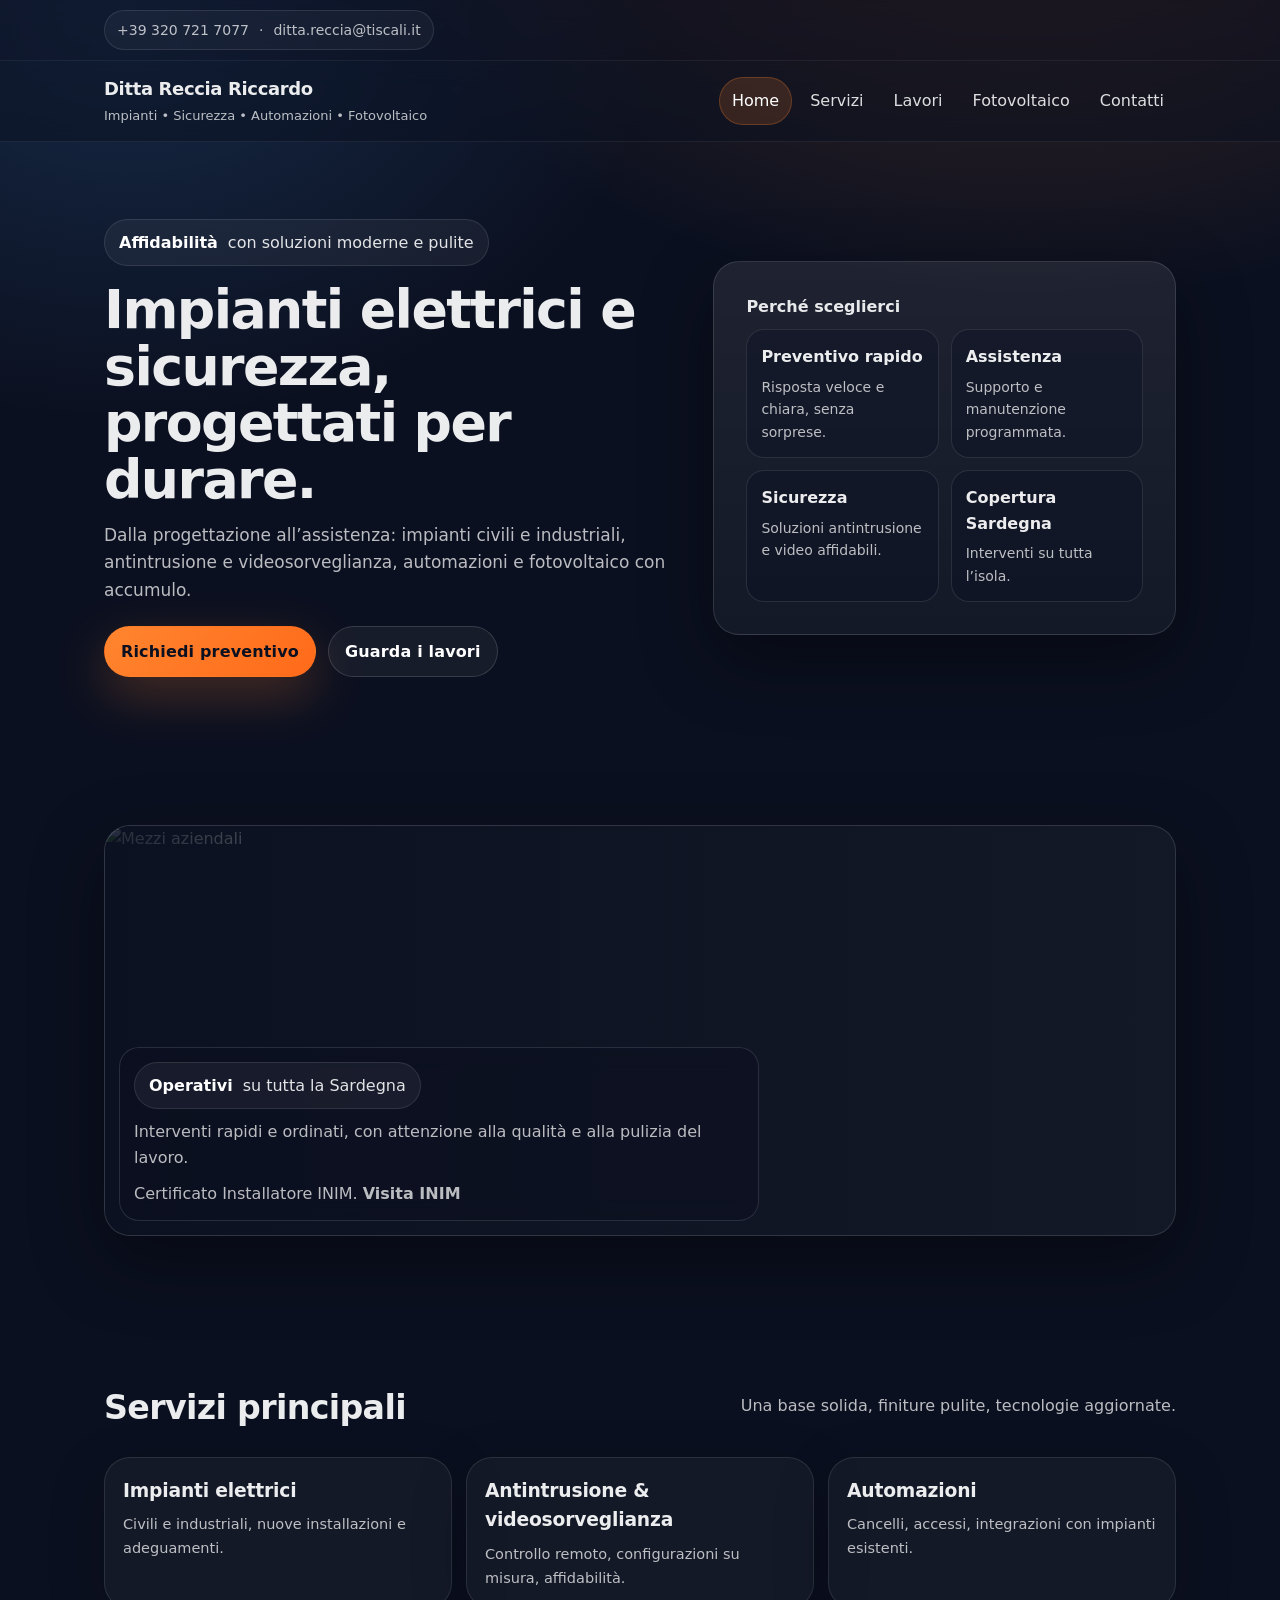
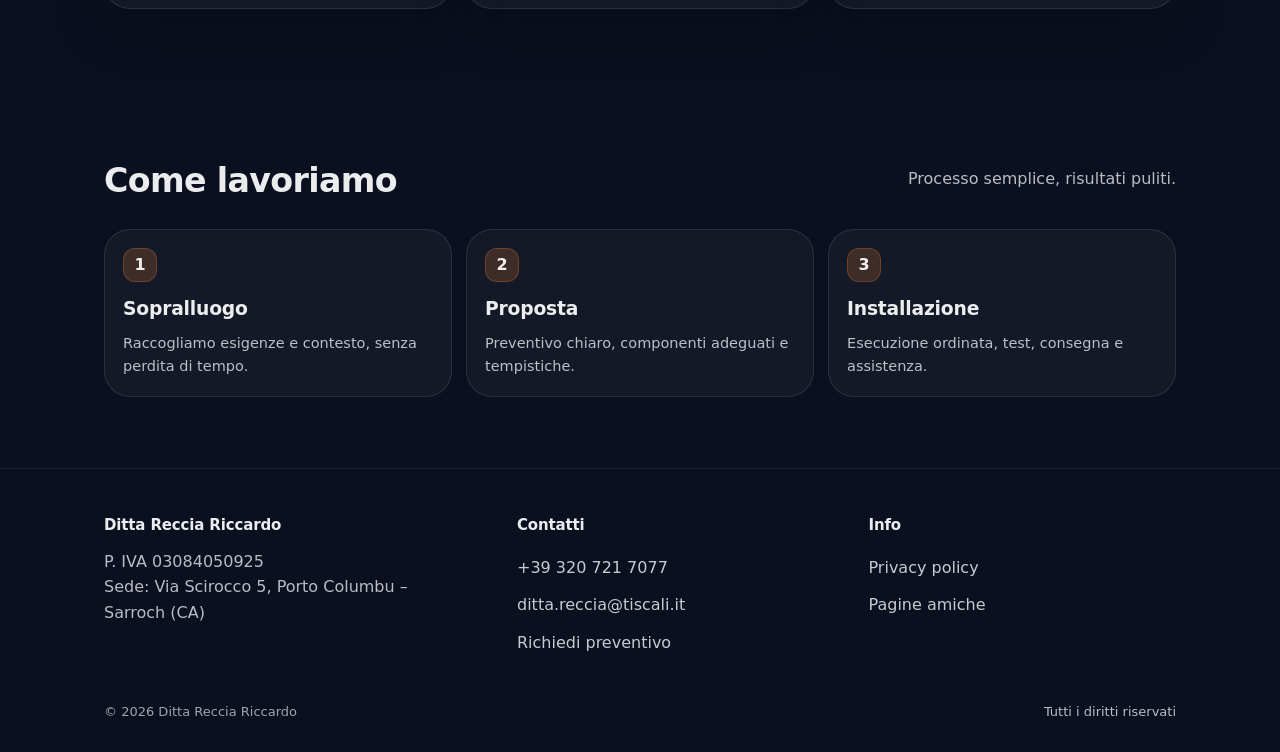
==== index.html @ 241a8b7a "first commit" ====
<!doctype html>
<html lang="it">
  <head>
    <meta charset="utf-8" />
    <meta name="viewport" content="width=device-width, initial-scale=1" />
    <meta name="description" content="Impianti elettrici, sicurezza, automazioni e fotovoltaico in Sardegna. Ditta Reccia Riccardo." />
    <title>Ditta Reccia Riccardo | Impianti elettrici e sicurezza</title>
    <link rel="stylesheet" href="assets/css/main.css" />
  </head>
  <body>
    <a class="skip-link" href="#contenuto">Salta al contenuto</a>

    <div class="topbar">
      <div class="container">
        <div class="topbar__row">
          <div class="chip">
            <a href="tel:+393207217077">+39 320 721 7077</a>
            <span aria-hidden="true">·</span>
            <a href="mailto:ditta.reccia@tiscali.it">ditta.reccia@tiscali.it</a>
          </div>
        </div>
      </div>
    </div>

    <header class="header" data-header>
      <div class="container">
        <nav class="nav" aria-label="Principale">
          <a class="brand" href="index.html" aria-label="Vai alla Home">
            <span class="brand__title">Ditta Reccia Riccardo</span>
            <span class="brand__subtitle">Impianti • Sicurezza • Automazioni • Fotovoltaico</span>
          </a>

          <button class="menu-toggle" type="button" data-menu-button aria-expanded="false" aria-controls="menu">
            Menu
          </button>

          <div class="menu" id="menu" data-menu>
            <a href="index.html" aria-current="page">Home</a>
            <a href="servizi.html">Servizi</a>
            <a href="lavori.html">Lavori</a>
            <a href="fotovoltaico.html">Fotovoltaico</a>
            <a href="contatti.html">Contatti</a>
          </div>
        </nav>
      </div>
    </header>

    <main id="contenuto">
      <section class="hero">
        <div class="container">
          <div class="hero__grid">
            <div>
              <div class="kicker"><strong>Affidabilità</strong> con soluzioni moderne e pulite</div>
              <h1 class="h1">Impianti elettrici e sicurezza, progettati per durare.</h1>
              <p class="lead">
                Dalla progettazione all’assistenza: impianti civili e industriali, antintrusione e videosorveglianza, automazioni e
                fotovoltaico con accumulo.
              </p>
              <div class="cta-row">
                <a class="btn btn-primary" href="contatti.html">Richiedi preventivo</a>
                <a class="btn btn-ghost" href="lavori.html">Guarda i lavori</a>
              </div>
            </div>

            <aside class="hero-card" data-reveal>
              <div class="hero-card__inner">
                <p class="hero-card__title">Perché sceglierci</p>
                <div class="grid-usp">
                  <div class="usp">
                    <div class="usp__k">Preventivo rapido</div>
                    <div class="usp__v">Risposta veloce e chiara, senza sorprese.</div>
                  </div>
                  <div class="usp">
                    <div class="usp__k">Assistenza</div>
                    <div class="usp__v">Supporto e manutenzione programmata.</div>
                  </div>
                  <div class="usp">
                    <div class="usp__k">Sicurezza</div>
                    <div class="usp__v">Soluzioni antintrusione e video affidabili.</div>
                  </div>
                  <div class="usp">
                    <div class="usp__k">Copertura Sardegna</div>
                    <div class="usp__v">Interventi su tutta l’isola.</div>
                  </div>
                </div>
              </div>
            </aside>
          </div>
        </div>
      </section>

      <section class="section">
        <div class="container">
          <div class="feature-media reveal" data-reveal>
            <img class="feature-media__img" src="../assets/img/auto.jpg" alt="Mezzi aziendali" loading="lazy" decoding="async" />
            <div class="feature-media__overlay" aria-hidden="true"></div>
            <div class="feature-media__text">
              <div class="kicker" style="margin:0;"><strong>Operativi</strong> su tutta la Sardegna</div>
              <p class="muted" style="margin: 10px 0 0;">
                Interventi rapidi e ordinati, con attenzione alla qualità e alla pulizia del lavoro.
              </p>
              <p class="muted" style="margin: 10px 0 0;">
                Certificato Installatore INIM. <a href="https://www.inim.biz/" target="_blank" rel="noreferrer"><strong>Visita INIM</strong></a>
              </p>
            </div>
          </div>
        </div>
      </section>

      <section class="section">
        <div class="container">
          <div class="section__head">
            <h2 class="h2">Servizi principali</h2>
            <p class="muted">Una base solida, finiture pulite, tecnologie aggiornate.</p>
          </div>

          <div class="cards">
            <article class="card reveal" data-reveal>
              <h3 class="card__title">Impianti elettrici</h3>
              <p class="card__text">Civili e industriali, nuove installazioni e adeguamenti.</p>
            </article>
            <article class="card reveal" data-reveal>
              <h3 class="card__title">Antintrusione & videosorveglianza</h3>
              <p class="card__text">Controllo remoto, configurazioni su misura, affidabilità.</p>
            </article>
            <article class="card reveal" data-reveal>
              <h3 class="card__title">Automazioni</h3>
              <p class="card__text">Cancelli, accessi, integrazioni con impianti esistenti.</p>
            </article>
          </div>
        </div>
      </section>

      <section class="section">
        <div class="container">
          <div class="section__head">
            <h2 class="h2">Come lavoriamo</h2>
            <p class="muted">Processo semplice, risultati puliti.</p>
          </div>

          <div class="steps">
            <div class="step reveal" data-reveal>
              <div class="step__n">1</div>
              <h3 class="card__title">Sopralluogo</h3>
              <p class="card__text">Raccogliamo esigenze e contesto, senza perdita di tempo.</p>
            </div>
            <div class="step reveal" data-reveal>
              <div class="step__n">2</div>
              <h3 class="card__title">Proposta</h3>
              <p class="card__text">Preventivo chiaro, componenti adeguati e tempistiche.</p>
            </div>
            <div class="step reveal" data-reveal>
              <div class="step__n">3</div>
              <h3 class="card__title">Installazione</h3>
              <p class="card__text">Esecuzione ordinata, test, consegna e assistenza.</p>
            </div>
          </div>
        </div>
      </section>
    </main>

    <footer class="footer">
      <div class="container">
        <div class="footer__grid">
          <div>
            <h3>Ditta Reccia Riccardo</h3>
            <div class="muted">P. IVA 03084050925</div>
            <div class="muted">Sede: Via Scirocco 5, Porto Columbu – Sarroch (CA)</div>
          </div>
          <div>
            <h3>Contatti</h3>
            <a href="tel:+393207217077">+39 320 721 7077</a><br />
            <a href="mailto:ditta.reccia@tiscali.it">ditta.reccia@tiscali.it</a><br />
            <a href="contatti.html">Richiedi preventivo</a>
          </div>
          <div>
            <h3>Info</h3>
            <a href="privacy.html">Privacy policy</a><br />
            <a href="pagine-amiche.html">Pagine amiche</a>
          </div>
        </div>
        <div class="footer__bottom">
          <div>© <span id="year"></span> Ditta Reccia Riccardo</div>
          <div class="muted">Tutti i diritti riservati</div>
        </div>
      </div>
    </footer>

    <button class="scrolltop" type="button" data-scrolltop aria-label="Torna su" onclick="window.scrollTo({top:0, behavior:'smooth'})">↑</button>
    <script src="assets/js/main.js"></script>
    <script>
      document.getElementById("year").textContent = String(new Date().getFullYear());
    </script>
  </body>
</html>
---- assets/css/main.css ----
/* Modern clean & premium design system */

:root{
  --font-sans: ui-sans-serif, system-ui, -apple-system, "Segoe UI", Roboto, "Helvetica Neue", Arial, "Noto Sans", "Liberation Sans", sans-serif;

  --color-bg: #0b1020;
  --color-surface: rgba(255,255,255,.06);
  --color-surface-2: rgba(255,255,255,.09);
  --color-border: rgba(255,255,255,.12);
  --color-text: rgba(255,255,255,.92);
  --color-muted: rgba(255,255,255,.72);

  --color-primary: #ff852e;
  --color-primary-2: #ffb26b;
  --color-focus: rgba(255,133,46,.35);

  --shadow-sm: 0 10px 30px rgba(0,0,0,.25);
  --shadow-md: 0 25px 70px rgba(0,0,0,.40);

  --radius-sm: 12px;
  --radius-md: 18px;
  --radius-lg: 26px;

  --space-1: 6px;
  --space-2: 10px;
  --space-3: 14px;
  --space-4: 18px;
  --space-5: 24px;
  --space-6: 32px;
  --space-7: 44px;
  --space-8: 64px;

  --container: 1120px;
}

*{ box-sizing: border-box; }
html{ scroll-behavior: smooth; }
body{
  margin:0;
  font-family: var(--font-sans);
  background: radial-gradient(1200px 900px at 80% -10%, rgba(255,133,46,.25), transparent 60%),
              radial-gradient(900px 700px at 10% 0%, rgba(74,163,255,.18), transparent 60%),
              var(--color-bg);
  color: var(--color-text);
  line-height: 1.6;
}

img{ max-width: 100%; display:block; }
a{ color: inherit; text-decoration: none; }

.container{
  max-width: var(--container);
  margin: 0 auto;
  padding: 0 var(--space-5);
}

.skip-link{
  position: absolute;
  top: 10px;
  left: 10px;
  background: #000;
  color: #fff;
  padding: 10px 12px;
  border-radius: 10px;
  transform: translateY(-200%);
  transition: transform .2s ease;
  z-index: 9999;
}
.skip-link:focus{ transform: translateY(0); outline: 2px solid var(--color-primary); }

.topbar{
  border-bottom: 1px solid rgba(255,255,255,.06);
  background: rgba(11,16,32,.55);
  backdrop-filter: blur(10px);
}
.topbar__row{
  display:flex;
  gap: var(--space-5);
  align-items:center;
  justify-content: space-between;
  padding: 10px 0;
  font-size: 14px;
  color: var(--color-muted);
  flex-wrap: wrap;
}
.chip{
  display:inline-flex;
  align-items:center;
  gap: 10px;
  padding: 8px 12px;
  border: 1px solid rgba(255,255,255,.10);
  background: rgba(255,255,255,.04);
  border-radius: 999px;
}
.chip a{ white-space: nowrap; }

@media (max-width: 520px){
  .topbar__row{
    flex-direction: column;
    align-items: stretch;
    gap: 10px;
  }
  .chip{
    justify-content: center;
    width: 100%;
  }
}

.header{
  position: sticky;
  top: 0;
  z-index: 100;
  background: rgba(11,16,32,.50);
  backdrop-filter: blur(12px);
  border-bottom: 1px solid rgba(255,255,255,.07);
}
.header.is-scrolled{
  background: rgba(11,16,32,.72);
  box-shadow: var(--shadow-sm);
}
.nav{
  display:flex;
  align-items:center;
  justify-content: space-between;
  gap: var(--space-5);
  padding: 14px 0;
}
.brand{
  display:flex;
  flex-direction: column;
  gap: 2px;
}
.brand__title{
  font-weight: 800;
  letter-spacing: -0.02em;
  font-size: 18px;
}
.brand__subtitle{
  font-size: 13px;
  color: var(--color-muted);
}

.menu{
  display:flex;
  align-items:center;
  gap: 6px;
}
.menu a{
  padding: 10px 12px;
  border-radius: 999px;
  color: rgba(255,255,255,.86);
  transition: background .2s ease, color .2s ease, transform .2s ease;
}
.menu a:hover{ background: rgba(255,255,255,.06); color:#fff; transform: translateY(-1px); }
.menu a[aria-current="page"]{
  background: rgba(255,133,46,.16);
  border: 1px solid rgba(255,133,46,.25);
  color:#fff;
}

.menu-toggle{
  display:none;
  border: 1px solid rgba(255,255,255,.14);
  background: rgba(255,255,255,.05);
  color: #fff;
  border-radius: 12px;
  padding: 10px 12px;
}

.hero{
  padding: clamp(56px, 6vw, 92px) 0;
}
.hero__grid{
  display:grid;
  grid-template-columns: 1.1fr .9fr;
  gap: var(--space-7);
  align-items: center;
}
.kicker{
  display:inline-flex;
  align-items:center;
  gap: 10px;
  color: rgba(255,255,255,.88);
  background: rgba(255,255,255,.05);
  border: 1px solid rgba(255,255,255,.10);
  padding: 10px 14px;
  border-radius: 999px;
}
.kicker strong{ color: #fff; }
.h1{
  font-size: clamp(34px, 4.2vw, 54px);
  line-height: 1.05;
  letter-spacing: -0.03em;
  margin: 16px 0 14px;
}
.lead{
  color: var(--color-muted);
  font-size: 17px;
  margin: 0 0 22px;
}

.cta-row{
  display:flex;
  gap: 12px;
  flex-wrap: wrap;
  align-items:center;
}
.btn{
  display:inline-flex;
  align-items:center;
  justify-content:center;
  gap: 10px;
  padding: 12px 16px;
  border-radius: 999px;
  border: 1px solid transparent;
  font-weight: 700;
  letter-spacing: .01em;
  transition: transform .2s ease, box-shadow .2s ease, background .2s ease, border-color .2s ease;
  cursor:pointer;
}
.btn:focus{ outline:none; box-shadow: 0 0 0 6px var(--color-focus); }
.btn-primary{
  background: linear-gradient(135deg, var(--color-primary), #ff6a1a);
  color: #0b1020;
  box-shadow: 0 18px 50px rgba(255,133,46,.25);
}
.btn-primary:hover{ transform: translateY(-1px); box-shadow: 0 22px 65px rgba(255,133,46,.35); }
.btn-ghost{
  background: rgba(255,255,255,.05);
  border-color: rgba(255,255,255,.14);
  color:#fff;
}
.btn-ghost:hover{ transform: translateY(-1px); background: rgba(255,255,255,.08); }

.hero-card{
  border-radius: var(--radius-lg);
  background: linear-gradient(180deg, rgba(255,255,255,.08), rgba(255,255,255,.04));
  border: 1px solid rgba(255,255,255,.12);
  box-shadow: var(--shadow-md);
  overflow:hidden;
  position: relative;
}
.hero-card__inner{
  padding: var(--space-6);
}
.hero-card__title{
  font-size: 16px;
  color: rgba(255,255,255,.90);
  margin: 0 0 10px;
  font-weight: 800;
}

.feature-media{
  position: relative;
  border-radius: var(--radius-lg);
  overflow: hidden;
  border: 1px solid rgba(255,255,255,.12);
  background: rgba(255,255,255,.04);
  box-shadow: var(--shadow-md);
}
.feature-media__img{
  width:100%;
  height: clamp(260px, 32vw, 420px);
  object-fit: cover;
  display:block;
  filter: saturate(1.05) contrast(1.02);
}
.feature-media__overlay{
  position:absolute;
  inset:0;
  background: linear-gradient(90deg, rgba(11,16,32,.88), rgba(11,16,32,.05));
}
.feature-media__text{
  position:absolute;
  left: 14px;
  bottom: 14px;
  right: 14px;
  max-width: 640px;
  padding: 14px;
  border-radius: calc(var(--radius-lg) - 6px);
  border: 1px solid rgba(255,255,255,.12);
  background: rgba(11,16,32,.55);
  backdrop-filter: blur(12px);
}
.grid-usp{
  display:grid;
  grid-template-columns: 1fr 1fr;
  gap: 12px;
}
.usp{
  padding: 14px;
  border-radius: var(--radius-md);
  border: 1px solid rgba(255,255,255,.10);
  background: rgba(11,16,32,.35);
}
.usp__k{
  font-weight: 800;
  margin-bottom: 6px;
}
.usp__v{
  color: var(--color-muted);
  font-size: 14px;
}

.section{
  padding: clamp(54px, 5.5vw, 84px) 0;
}
.section__head{
  display:flex;
  align-items:flex-end;
  justify-content: space-between;
  gap: var(--space-6);
  margin-bottom: 22px;
}
.h2{
  font-size: clamp(24px, 2.6vw, 34px);
  margin: 0;
  letter-spacing: -0.02em;
}
.muted{ color: var(--color-muted); }

.cards{
  display:grid;
  grid-template-columns: repeat(3, minmax(0, 1fr));
  gap: 14px;
}
.card{
  border-radius: var(--radius-lg);
  border: 1px solid rgba(255,255,255,.10);
  background: rgba(255,255,255,.04);
  padding: 18px;
  box-shadow: 0 18px 55px rgba(0,0,0,.22);
  transition: transform .25s ease, background .25s ease, border-color .25s ease;
}
.card:hover{
  transform: translateY(-3px);
  background: rgba(255,255,255,.06);
  border-color: rgba(255,133,46,.25);
}
.card__title{
  margin: 0 0 8px;
  font-weight: 900;
  letter-spacing: -0.01em;
}
.card__text{
  margin: 0;
  color: var(--color-muted);
  font-size: 14.5px;
}

.page{
  padding: clamp(34px, 4.6vw, 64px) 0;
}

.prose{
  border-radius: var(--radius-lg);
  border: 1px solid rgba(255,255,255,.10);
  background: rgba(255,255,255,.04);
  padding: 18px;
  box-shadow: 0 18px 55px rgba(0,0,0,.22);
}
.prose p{ margin: 0 0 14px; color: var(--color-muted); }
.prose h2{ margin: 22px 0 10px; font-size: 18px; letter-spacing: -0.01em; }
.prose ul{ margin: 0; padding-left: 18px; color: var(--color-muted); }
.prose li{ margin: 8px 0; }

.form{
  display:grid;
  grid-template-columns: 1fr 1fr;
  gap: 12px;
}
.field{ display:flex; flex-direction: column; gap: 8px; }
.field label{ font-size: 13px; color: rgba(255,255,255,.86); font-weight: 700; }
.input, .textarea{
  width: 100%;
  border-radius: 16px;
  border: 1px solid rgba(255,255,255,.14);
  background: rgba(11,16,32,.35);
  color: #fff;
  padding: 12px 12px;
  outline: none;
}
.textarea{ min-height: 120px; resize: vertical; }
.input:focus, .textarea:focus{ box-shadow: 0 0 0 6px var(--color-focus); border-color: rgba(255,133,46,.35); }
.form__full{ grid-column: 1 / -1; }
.note{ color: rgba(255,255,255,.68); font-size: 13px; }
.alert{
  border-radius: 16px;
  border: 1px solid rgba(255,255,255,.14);
  background: rgba(255,255,255,.05);
  padding: 12px 12px;
  color: rgba(255,255,255,.86);
}
.alert.success{ border-color: rgba(33, 200, 122, .35); background: rgba(33, 200, 122, .10); }
.alert.error{ border-color: rgba(255, 80, 80, .35); background: rgba(255, 80, 80, .10); }

.gallery{
  display:grid;
  grid-template-columns: repeat(12, 1fr);
  gap: 12px;
}
.gallery__item{
  grid-column: span 4;
  border-radius: var(--radius-lg);
  overflow:hidden;
  border: 1px solid rgba(255,255,255,.10);
  background: rgba(255,255,255,.04);
  box-shadow: 0 18px 55px rgba(0,0,0,.22);
  cursor: pointer;
  transition: transform .25s ease, border-color .25s ease, background .25s ease;
}
.gallery__item:hover{ transform: translateY(-3px); border-color: rgba(255,133,46,.25); background: rgba(255,255,255,.06); }
.gallery__thumb{ aspect-ratio: 4/3; width:100%; object-fit: cover; }

.lightbox{
  position: fixed;
  inset: 0;
  background: rgba(0,0,0,.72);
  display:none;
  align-items:center;
  justify-content:center;
  padding: 18px;
  z-index: 9999;
}
.lightbox.is-open{ display:flex; }
.lightbox__panel{
  width: min(1040px, 100%);
  border-radius: var(--radius-lg);
  overflow:hidden;
  border: 1px solid rgba(255,255,255,.14);
  background: rgba(11,16,32,.88);
  backdrop-filter: blur(10px);
  box-shadow: var(--shadow-md);
}
.lightbox__img{
  width:100%;
  height: min(72vh, 720px);
  object-fit: contain;
  background: rgba(0,0,0,.35);
}
.lightbox__bar{
  display:flex;
  justify-content: space-between;
  align-items:center;
  gap: 10px;
  padding: 12px;
  border-top: 1px solid rgba(255,255,255,.10);
}
.lightbox__title{ color: rgba(255,255,255,.86); font-weight: 800; }
.icon-btn{
  border: 1px solid rgba(255,255,255,.14);
  background: rgba(255,255,255,.06);
  color:#fff;
  border-radius: 14px;
  padding: 10px 12px;
  cursor:pointer;
}
.icon-btn:hover{ background: rgba(255,255,255,.10); }

.steps{
  display:grid;
  grid-template-columns: repeat(3, minmax(0, 1fr));
  gap: 14px;
}
.step{
  border-radius: var(--radius-lg);
  border: 1px solid rgba(255,255,255,.10);
  background: rgba(255,255,255,.04);
  padding: 18px;
}
.step__n{
  display:inline-flex;
  width: 34px;
  height: 34px;
  border-radius: 12px;
  align-items:center;
  justify-content:center;
  font-weight: 900;
  background: rgba(255,133,46,.18);
  border: 1px solid rgba(255,133,46,.25);
  margin-bottom: 12px;
}

.footer{
  border-top: 1px solid rgba(255,255,255,.08);
  background: rgba(11,16,32,.45);
}
.footer__grid{
  display:grid;
  grid-template-columns: 1.2fr 1fr 1fr;
  gap: var(--space-7);
  padding: 44px 0 22px;
}
.footer h3{
  margin: 0 0 12px;
  font-size: 15px;
  letter-spacing: -0.01em;
}
.footer a{
  color: rgba(255,255,255,.78);
  display:inline-block;
  padding: 6px 0;
}
.footer a:hover{ color:#fff; }
.footer__bottom{
  padding: 18px 0 30px;
  color: rgba(255,255,255,.62);
  font-size: 13px;
  display:flex;
  justify-content: space-between;
  gap: 12px;
  flex-wrap: wrap;
}

.reveal{
  opacity: 0;
  transform: translateY(10px);
  transition: opacity .55s ease, transform .55s ease;
}
.reveal.is-visible{
  opacity: 1;
  transform: translateY(0);
}

.scrolltop{
  position: fixed;
  right: 18px;
  bottom: 18px;
  width: 44px;
  height: 44px;
  border-radius: 16px;
  border: 1px solid rgba(255,255,255,.14);
  background: rgba(255,255,255,.06);
  color: #fff;
  display:inline-flex;
  align-items:center;
  justify-content:center;
  opacity: 0;
  pointer-events: none;
  transform: translateY(6px);
  transition: opacity .2s ease, transform .2s ease, background .2s ease;
}
.scrolltop.is-visible{
  opacity: 1;
  pointer-events: auto;
  transform: translateY(0);
}
.scrolltop:hover{ background: rgba(255,255,255,.10); }

@media (max-width: 960px){
  .hero__grid{ grid-template-columns: 1fr; }
  .cards{ grid-template-columns: 1fr; }
  .steps{ grid-template-columns: 1fr; }
  .footer__grid{ grid-template-columns: 1fr; }
  .form{ grid-template-columns: 1fr; }
  .gallery__item{ grid-column: span 12; }
  .menu-toggle{ display:inline-flex; }
  .menu{
    position: absolute;
    top: 64px;
    right: 0;
    left: 0;
    display:none;
    flex-direction: column;
    align-items: stretch;
    gap: 4px;
    padding: 12px;
    margin: 0 var(--space-5);
    border-radius: var(--radius-lg);
    border: 1px solid rgba(255,255,255,.12);
    background: rgba(11,16,32,.78);
    backdrop-filter: blur(12px);
    box-shadow: var(--shadow-sm);
  }
  .menu.is-open{ display:flex; }
  .menu a{ padding: 12px 12px; }
}

@media (prefers-reduced-motion: reduce){
  html{ scroll-behavior: auto; }
  .reveal{ transition: none; }
  .btn, .card, .menu a, .scrolltop{ transition: none; }
  .gallery__item{ transition:none; }
}
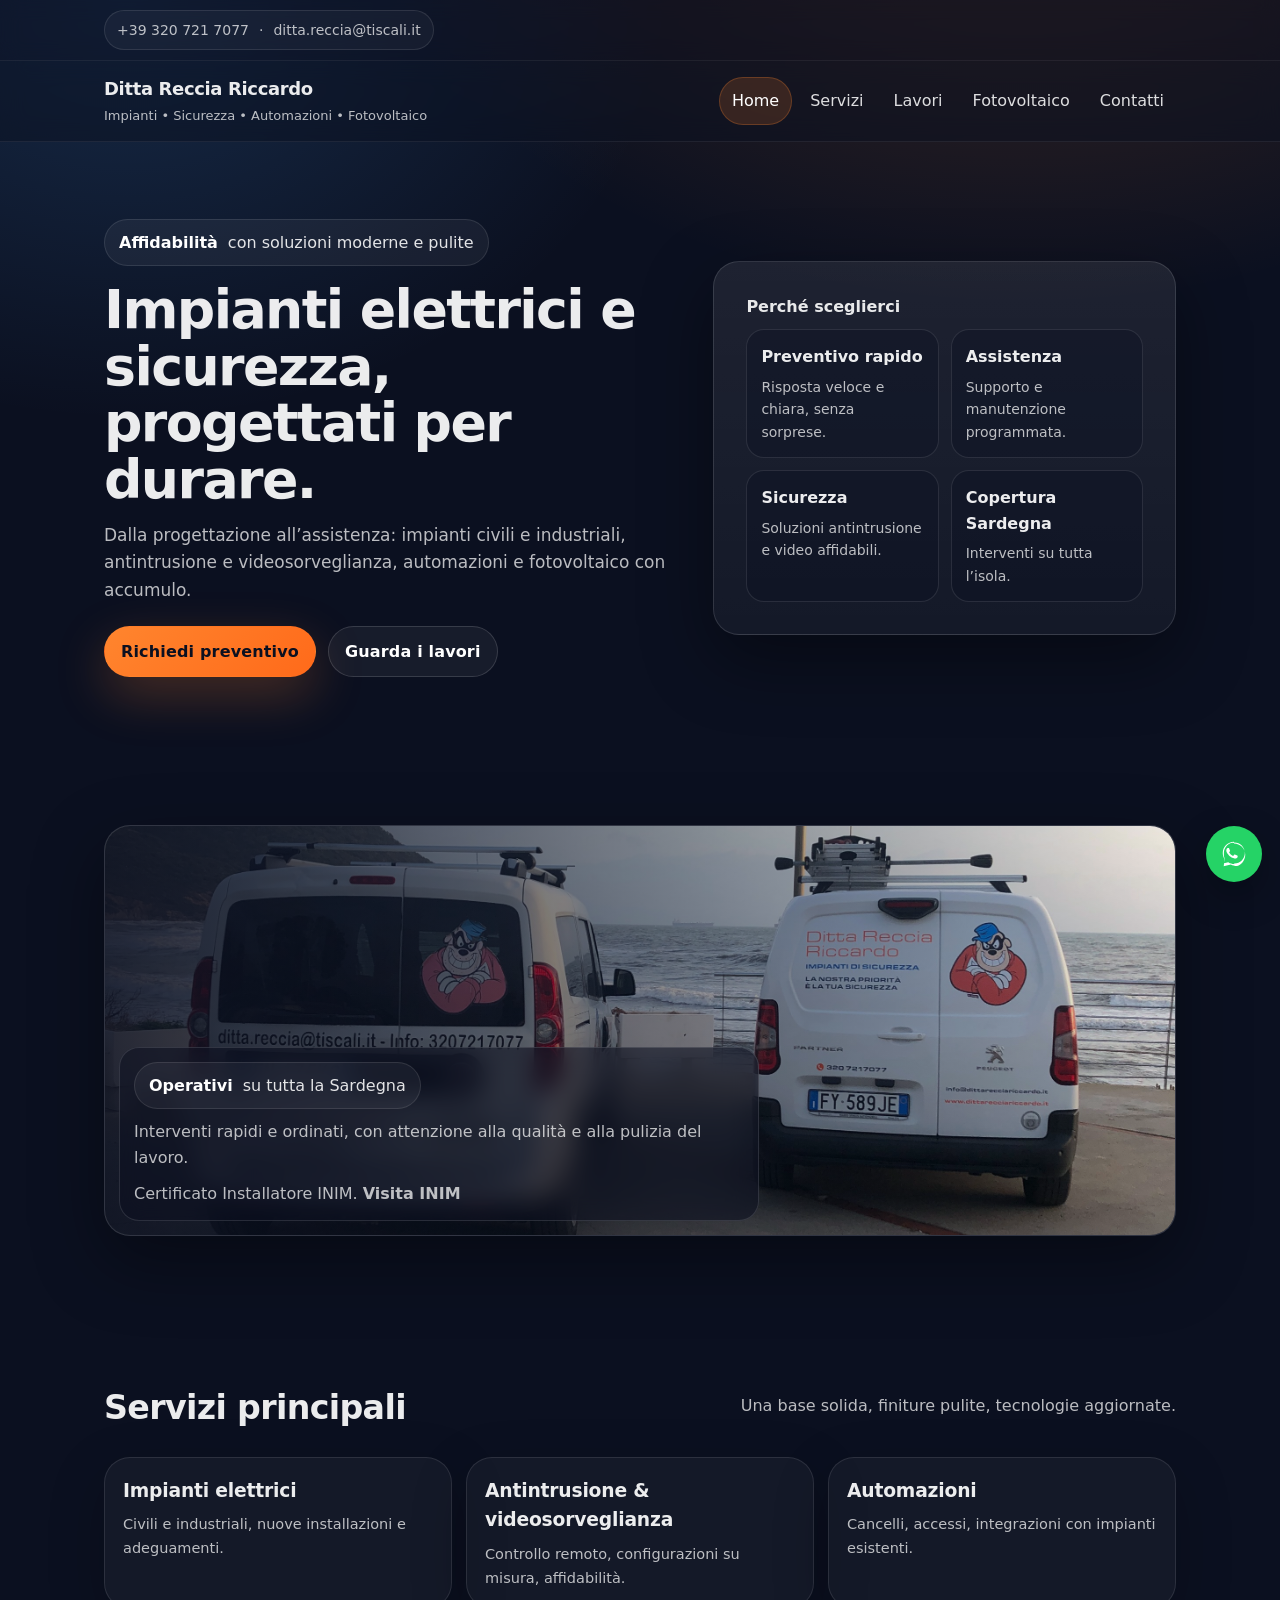
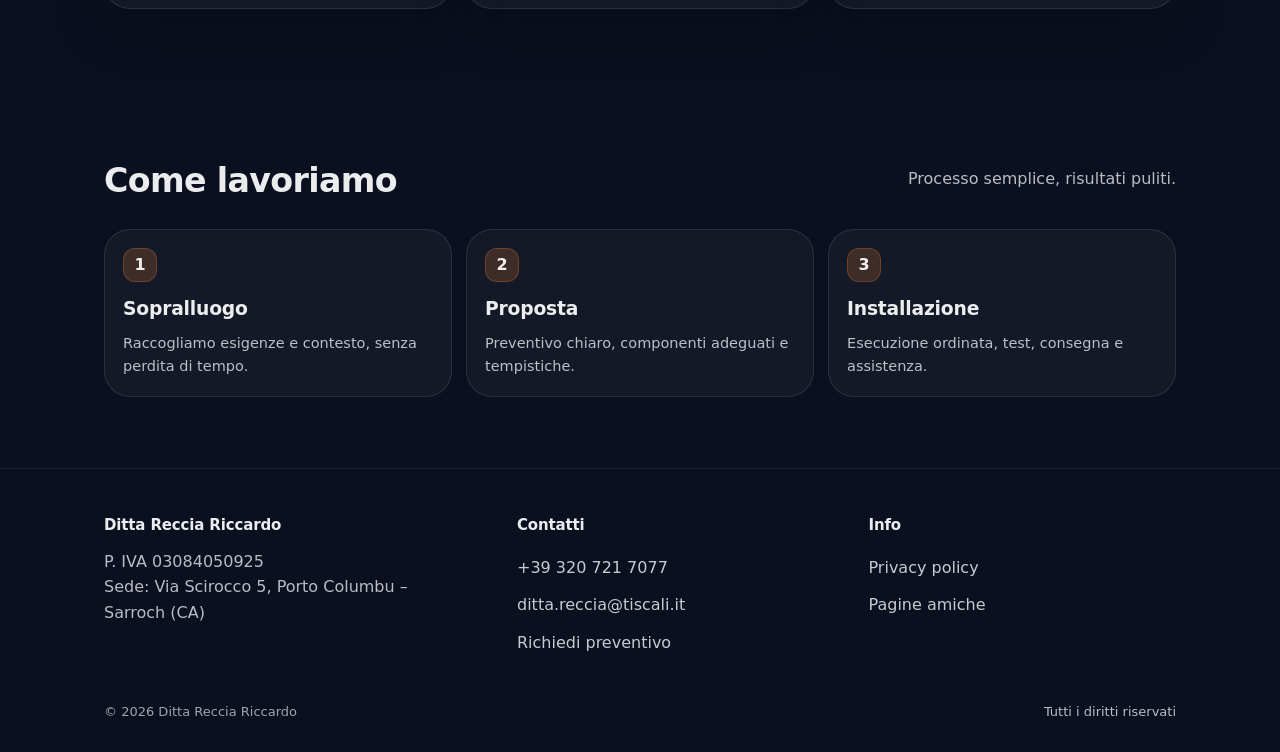
==== commit 6441ebcd: "add wa logo" ====
--- a/index.html
+++ b/index.html
@@ -92,7 +92,7 @@
       <section class="section">
         <div class="container">
           <div class="feature-media reveal" data-reveal>
-            <img class="feature-media__img" src="../assets/img/auto.jpg" alt="Mezzi aziendali" loading="lazy" decoding="async" />
+            <img class="feature-media__img" src="assets/img/auto.jpg" alt="Mezzi aziendali" loading="lazy" decoding="async" />
             <div class="feature-media__overlay" aria-hidden="true"></div>
             <div class="feature-media__text">
               <div class="kicker" style="margin:0;"><strong>Operativi</strong> su tutta la Sardegna</div>
@@ -187,6 +187,19 @@
     </footer>
 
     <button class="scrolltop" type="button" data-scrolltop aria-label="Torna su" onclick="window.scrollTo({top:0, behavior:'smooth'})">↑</button>
+    <a
+      class="wa-float"
+      href="https://wa.me/393207217077"
+      target="_blank"
+      rel="noreferrer"
+      aria-label="Scrivi su WhatsApp"
+      title="WhatsApp"
+    >
+      <svg class="wa-float__icon" viewBox="0 0 32 32" aria-hidden="true" focusable="false">
+        <path fill="currentColor" d="M19.11 17.44c-.3-.16-1.74-.86-2.01-.96-.27-.1-.47-.16-.66.16-.2.3-.76.96-.93 1.16-.17.2-.34.22-.64.08-.3-.16-1.24-.46-2.36-1.46-.87-.78-1.46-1.74-1.63-2.04-.17-.3-.02-.46.13-.62.14-.14.3-.34.46-.51.16-.17.2-.3.3-.5.1-.2.05-.38-.03-.54-.08-.16-.66-1.6-.9-2.2-.24-.58-.48-.5-.66-.5h-.56c-.2 0-.52.08-.8.38-.27.3-1.05 1.02-1.05 2.5 0 1.47 1.08 2.9 1.23 3.1.16.2 2.12 3.23 5.14 4.53.72.31 1.28.5 1.72.64.72.23 1.38.2 1.9.12.58-.09 1.74-.71 1.99-1.4.25-.69.25-1.28.17-1.4-.08-.12-.27-.2-.56-.36z"/>
+        <path fill="currentColor" d="M15.98 3C9.38 3 4 8.38 4 14.98c0 2.33.67 4.6 1.95 6.55L5 29l7.67-1.83c1.92 1.05 4.09 1.6 6.31 1.6C22.58 28.77 28 23.4 28 16.8 28 10.2 22.6 4.82 16 4.82h-.02zm0 23.7c-2.03 0-4-.55-5.7-1.6l-.41-.24-4.55 1.09 1.02-4.44-.27-.46A11.54 11.54 0 0 1 5.2 15c0-6.17 5.02-11.19 11.19-11.19 6.17 0 11.19 5.02 11.19 11.19 0 6.17-5.02 11.19-11.19 11.19z"/>
+      </svg>
+    </a>
     <script src="assets/js/main.js"></script>
     <script>
       document.getElementById("year").textContent = String(new Date().getFullYear());
--- a/assets/css/main.css
+++ b/assets/css/main.css
@@ -546,6 +546,47 @@
   transform: translateY(0);
 }
 .scrolltop:hover{ background: rgba(255,255,255,.10); }
+
+.wa-float{
+  position: fixed;
+  right: 18px;
+  bottom: 18px;
+  width: 56px;
+  height: 56px;
+  border-radius: 999px;
+  border: 1px solid rgba(37, 211, 102, .65);
+  background: #25D366;
+  color: #fff;
+  display:flex;
+  align-items:center;
+  justify-content:center;
+  box-shadow: 0 14px 36px rgba(0,0,0,.28);
+  z-index: 9998;
+  transition: transform .15s ease, background .15s ease, border-color .15s ease, box-shadow .15s ease;
+}
+.wa-float:hover{
+  transform: translateY(-2px) scale(1.02);
+  background: #1fbe5b;
+  border-color: rgba(37, 211, 102, .70);
+  box-shadow: 0 18px 44px rgba(0,0,0,.32);
+}
+.wa-float:active{
+  transform: translateY(0) scale(.98);
+}
+.wa-float:focus{
+  outline:none;
+  box-shadow: 0 0 0 6px var(--color-focus), 0 18px 55px rgba(0,0,0,.22);
+}
+.wa-float__icon{
+  width: 30px;
+  height: 30px;
+  display:block;
+}
+
+/* keep both floating buttons visible */
+.scrolltop{
+  bottom: 82px;
+}
 
 @media (max-width: 960px){
   .hero__grid{ grid-template-columns: 1fr; }
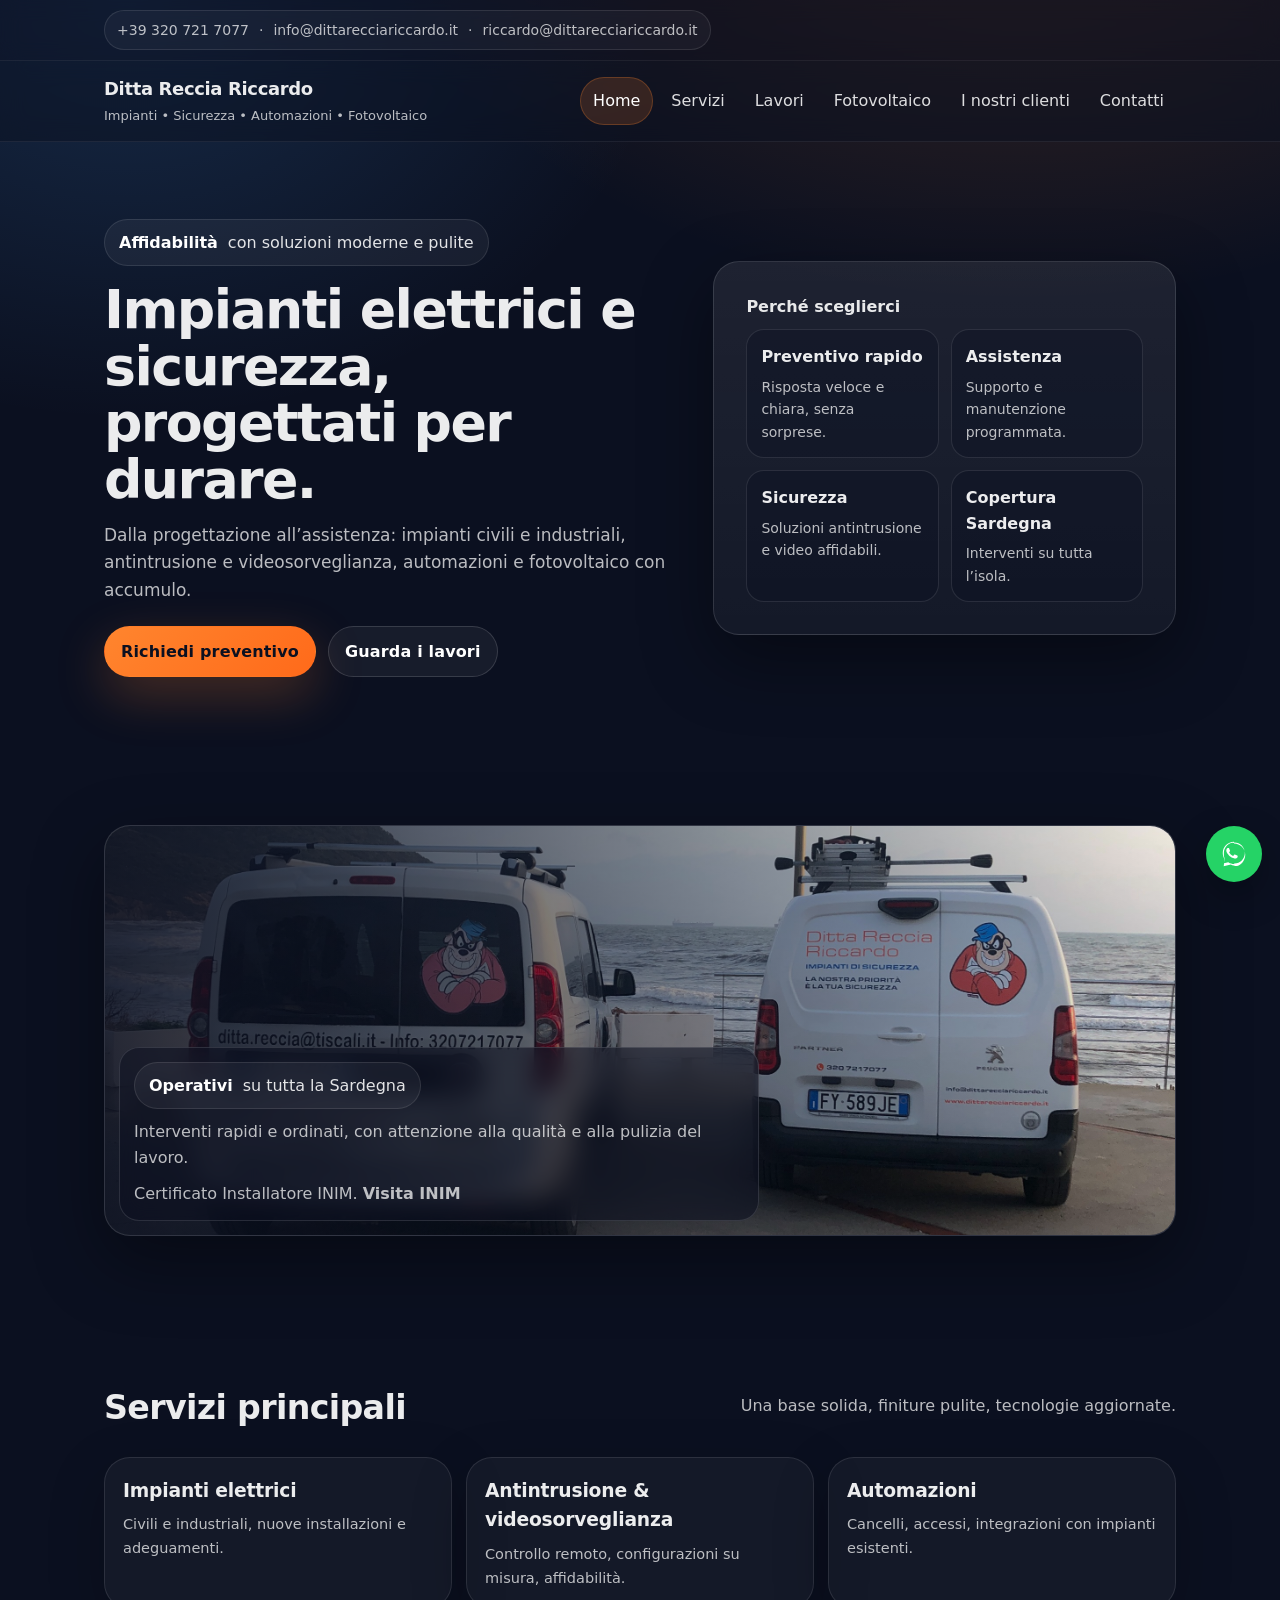
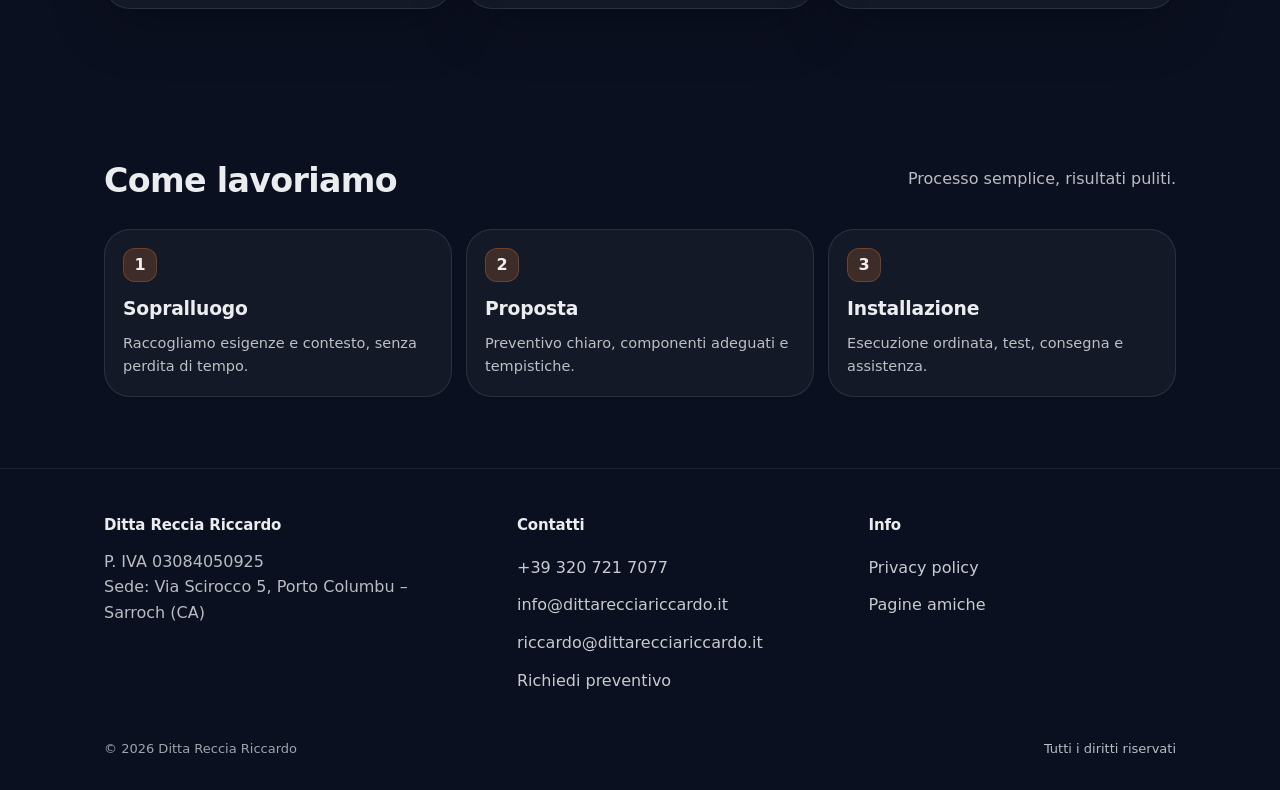
==== commit 18dd822b: "inserita gestione login gestione foto" ====
--- a/index.html
+++ b/index.html
@@ -5,6 +5,7 @@
     <meta name="viewport" content="width=device-width, initial-scale=1" />
     <meta name="description" content="Impianti elettrici, sicurezza, automazioni e fotovoltaico in Sardegna. Ditta Reccia Riccardo." />
     <title>Ditta Reccia Riccardo | Impianti elettrici e sicurezza</title>
+    <link rel="icon" href="assets/img/banner.jpg" type="image/jpeg" />
     <link rel="stylesheet" href="assets/css/main.css" />
   </head>
   <body>
@@ -16,7 +17,9 @@
           <div class="chip">
             <a href="tel:+393207217077">+39 320 721 7077</a>
             <span aria-hidden="true">·</span>
-            <a href="mailto:ditta.reccia@tiscali.it">ditta.reccia@tiscali.it</a>
+            <a href="mailto:info@dittarecciariccardo.it">info@dittarecciariccardo.it</a>
+            <span aria-hidden="true">·</span>
+            <a href="mailto:riccardo@dittarecciariccardo.it">riccardo@dittarecciariccardo.it</a>
           </div>
         </div>
       </div>
@@ -39,6 +42,7 @@
             <a href="servizi.html">Servizi</a>
             <a href="lavori.html">Lavori</a>
             <a href="fotovoltaico.html">Fotovoltaico</a>
+            <a href="clienti.html">I nostri clienti</a>
             <a href="contatti.html">Contatti</a>
           </div>
         </nav>
@@ -100,7 +104,7 @@
                 Interventi rapidi e ordinati, con attenzione alla qualità e alla pulizia del lavoro.
               </p>
               <p class="muted" style="margin: 10px 0 0;">
-                Certificato Installatore INIM. <a href="https://www.inim.biz/" target="_blank" rel="noreferrer"><strong>Visita INIM</strong></a>
+                Certificato Installatore<a href="https://www.inim.it/trova-un-installatore/?filter-text=cagliari" target="_blank" rel="noreferrer"></a> INIM. <strong>Visita INIM</strong></a>
               </p>
             </div>
           </div>
@@ -170,7 +174,8 @@
           <div>
             <h3>Contatti</h3>
             <a href="tel:+393207217077">+39 320 721 7077</a><br />
-            <a href="mailto:ditta.reccia@tiscali.it">ditta.reccia@tiscali.it</a><br />
+            <a href="mailto:info@dittarecciariccardo.it">info@dittarecciariccardo.it</a><br />
+            <a href="mailto:riccardo@dittarecciariccardo.it">riccardo@dittarecciariccardo.it</a><br />
             <a href="contatti.html">Richiedi preventivo</a>
           </div>
           <div>
--- a/assets/css/main.css
+++ b/assets/css/main.css
@@ -43,6 +43,15 @@
               var(--color-bg);
   color: var(--color-text);
   line-height: 1.6;
+}
+
+/* Mobile menu overlay (reduces visual clutter) */
+body.menu-open::before{
+  content:"";
+  position: fixed;
+  inset: 0;
+  background: rgba(0,0,0,.55);
+  z-index: 90;
 }
 
 img{ max-width: 100%; display:block; }
@@ -411,6 +420,31 @@
 }
 .gallery__item:hover{ transform: translateY(-3px); border-color: rgba(255,133,46,.25); background: rgba(255,255,255,.06); }
 .gallery__thumb{ aspect-ratio: 4/3; width:100%; object-fit: cover; }
+
+.gallery__item--hidden{
+  display:none;
+}
+.gallery.is-expanded .gallery__item--hidden{
+  display:block;
+}
+.gallery__toggle{
+  grid-column: 1 / -1;
+  display:flex;
+  justify-content:center;
+  margin-top: 6px;
+}
+.gallery-toggle{
+  border: 1px solid rgba(255,255,255,.14);
+  background: rgba(255,255,255,.06);
+  color:#fff;
+  border-radius: 999px;
+  padding: 12px 16px;
+  font-weight: 900;
+  cursor:pointer;
+  transition: transform .2s ease, background .2s ease;
+}
+.gallery-toggle:hover{ transform: translateY(-1px); background: rgba(255,255,255,.10); }
+.gallery-toggle:focus{ outline:none; box-shadow: 0 0 0 6px var(--color-focus); }
 
 .lightbox{
   position: fixed;
@@ -609,12 +643,31 @@
     margin: 0 var(--space-5);
     border-radius: var(--radius-lg);
     border: 1px solid rgba(255,255,255,.12);
-    background: rgba(11,16,32,.78);
-    backdrop-filter: blur(12px);
+    background: rgba(11,16,32,.96);
+    backdrop-filter: none;
     box-shadow: var(--shadow-sm);
   }
   .menu.is-open{ display:flex; }
   .menu a{ padding: 12px 12px; }
+}
+
+@media (max-width: 720px){
+  .section__head{
+    flex-direction: column;
+    align-items: flex-start;
+  }
+
+  /* Feature media: put text below image on mobile */
+  .feature-media__overlay{
+    background: linear-gradient(180deg, rgba(11,16,32,.10), rgba(11,16,32,.35));
+  }
+  .feature-media__text{
+    position: static;
+    max-width: none;
+    margin: 12px 14px 14px;
+    background: rgba(11,16,32,.72);
+    backdrop-filter: none;
+  }
 }
 
 @media (prefers-reduced-motion: reduce){
